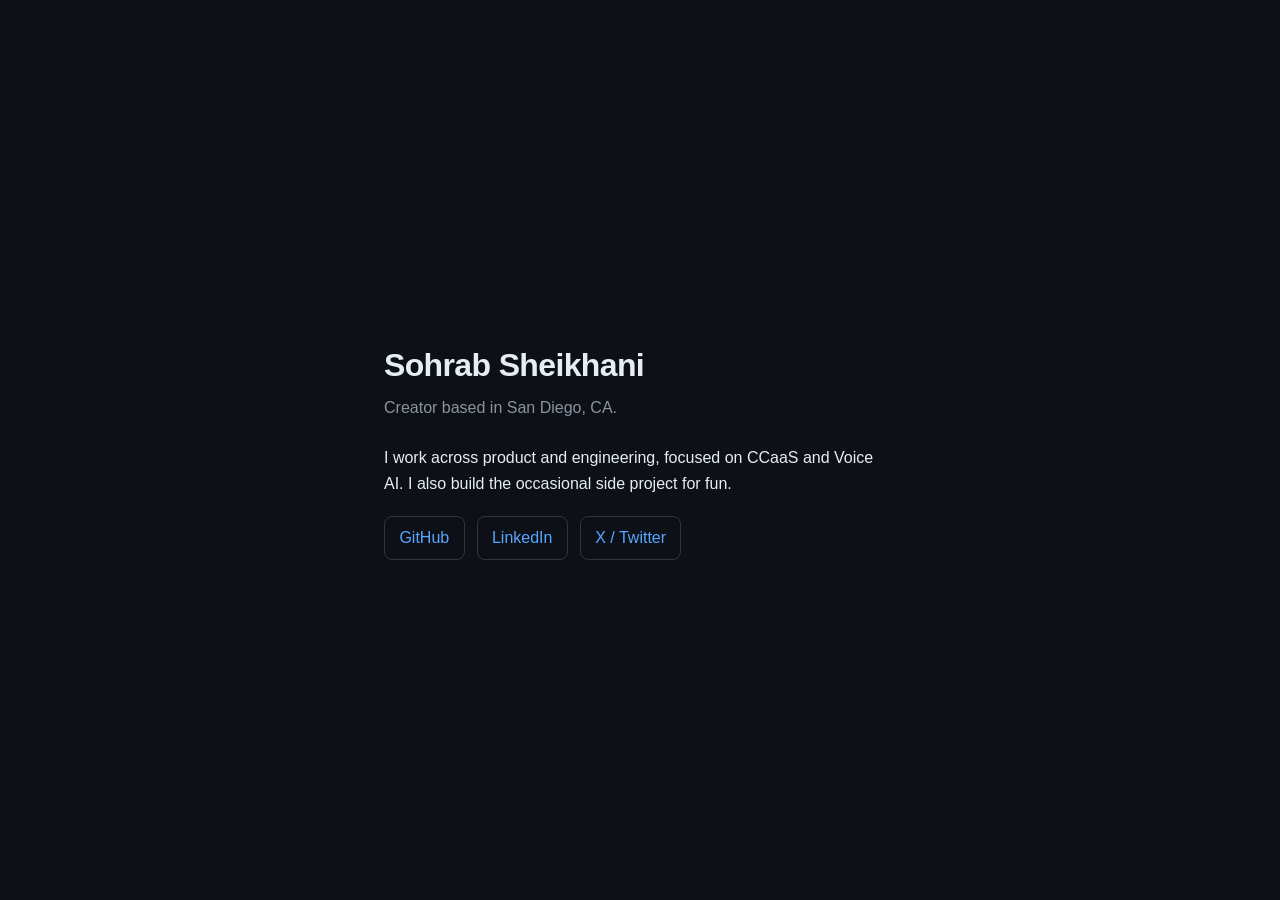
==== index.html @ 48669925 "Add personal site" ====
<!DOCTYPE html>
<html lang="en">
<head>
  <meta charset="utf-8">
  <meta name="viewport" content="width=device-width, initial-scale=1">
  <title>Sohrab Sheikhani</title>
  <meta name="description" content="Sohrab Sheikhani — creator based in San Diego, focused on CCaaS and Voice AI.">
  <link rel="canonical" href="https://sohrabz.github.io/">
  <style>
    :root { color-scheme: light dark; }
    * { box-sizing: border-box; }
    body {
      margin: 0; min-height: 100vh; display: grid; place-items: center;
      font: 16px/1.6 -apple-system, BlinkMacSystemFont, "Segoe UI", Roboto, Helvetica, Arial, sans-serif;
      background: #0d1117; color: #e6edf3; padding: 2rem;
    }
    main { max-width: 32rem; }
    h1 { font-size: 2rem; margin: 0 0 .25rem; letter-spacing: -0.02em; }
    .tag { color: #8b949e; margin: 0 0 1.5rem; }
    p { margin: 0 0 1.25rem; }
    ul { list-style: none; padding: 0; margin: 0; display: flex; flex-wrap: wrap; gap: .75rem; }
    a { color: #58a6ff; text-decoration: none; border: 1px solid #30363d; border-radius: 8px;
        padding: .5rem .9rem; display: inline-block; transition: border-color .15s, background .15s; }
    a:hover { border-color: #58a6ff; background: rgba(88,166,255,.08); }
  </style>
</head>
<body>
  <main>
    <h1>Sohrab Sheikhani</h1>
    <p class="tag">Creator based in San Diego, CA.</p>
    <p>I work across product and engineering, focused on CCaaS and Voice AI. I also build the occasional side project for fun.</p>
    <ul>
      <li><a href="https://github.com/SohrabZ" rel="me">GitHub</a></li>
      <li><a href="https://www.linkedin.com/in/sohrabz/" rel="me">LinkedIn</a></li>
      <li><a href="https://twitter.com/_sohrabz_" rel="me">X / Twitter</a></li>
    </ul>
  </main>
</body>
</html>
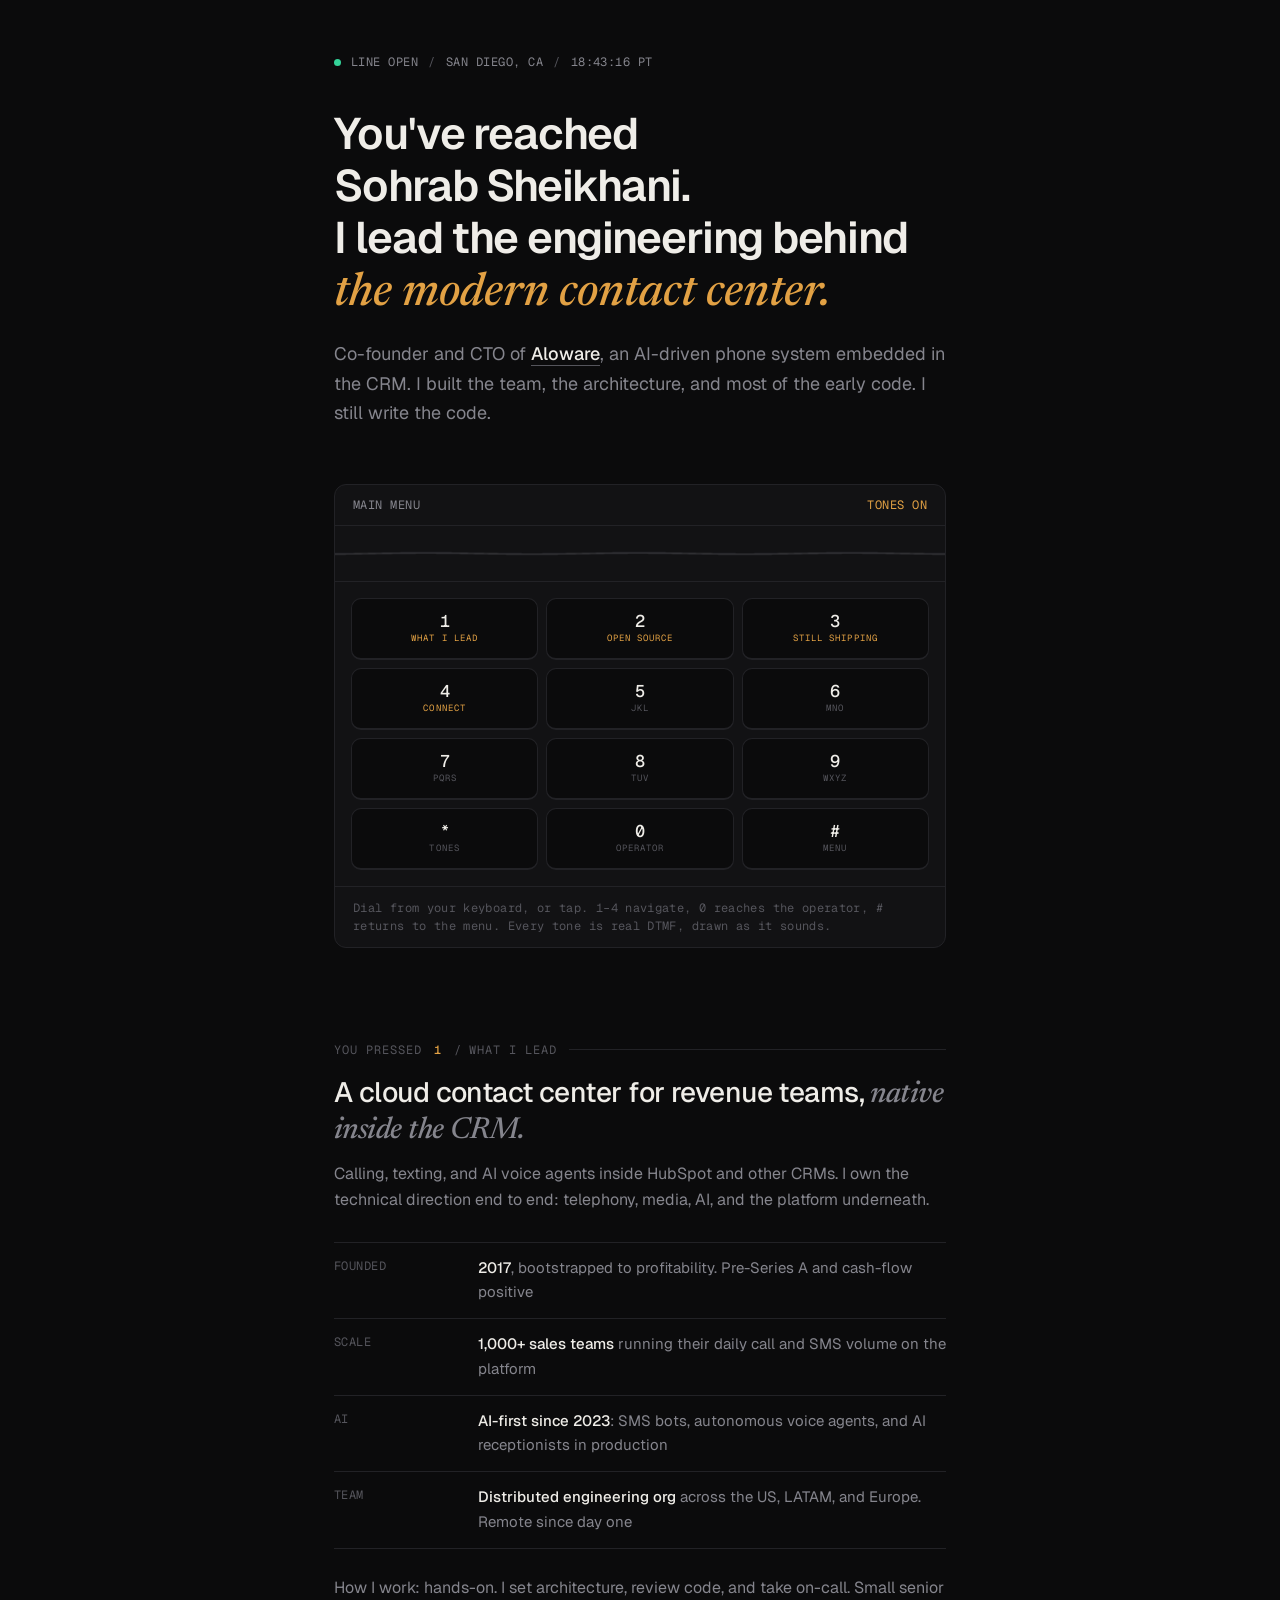
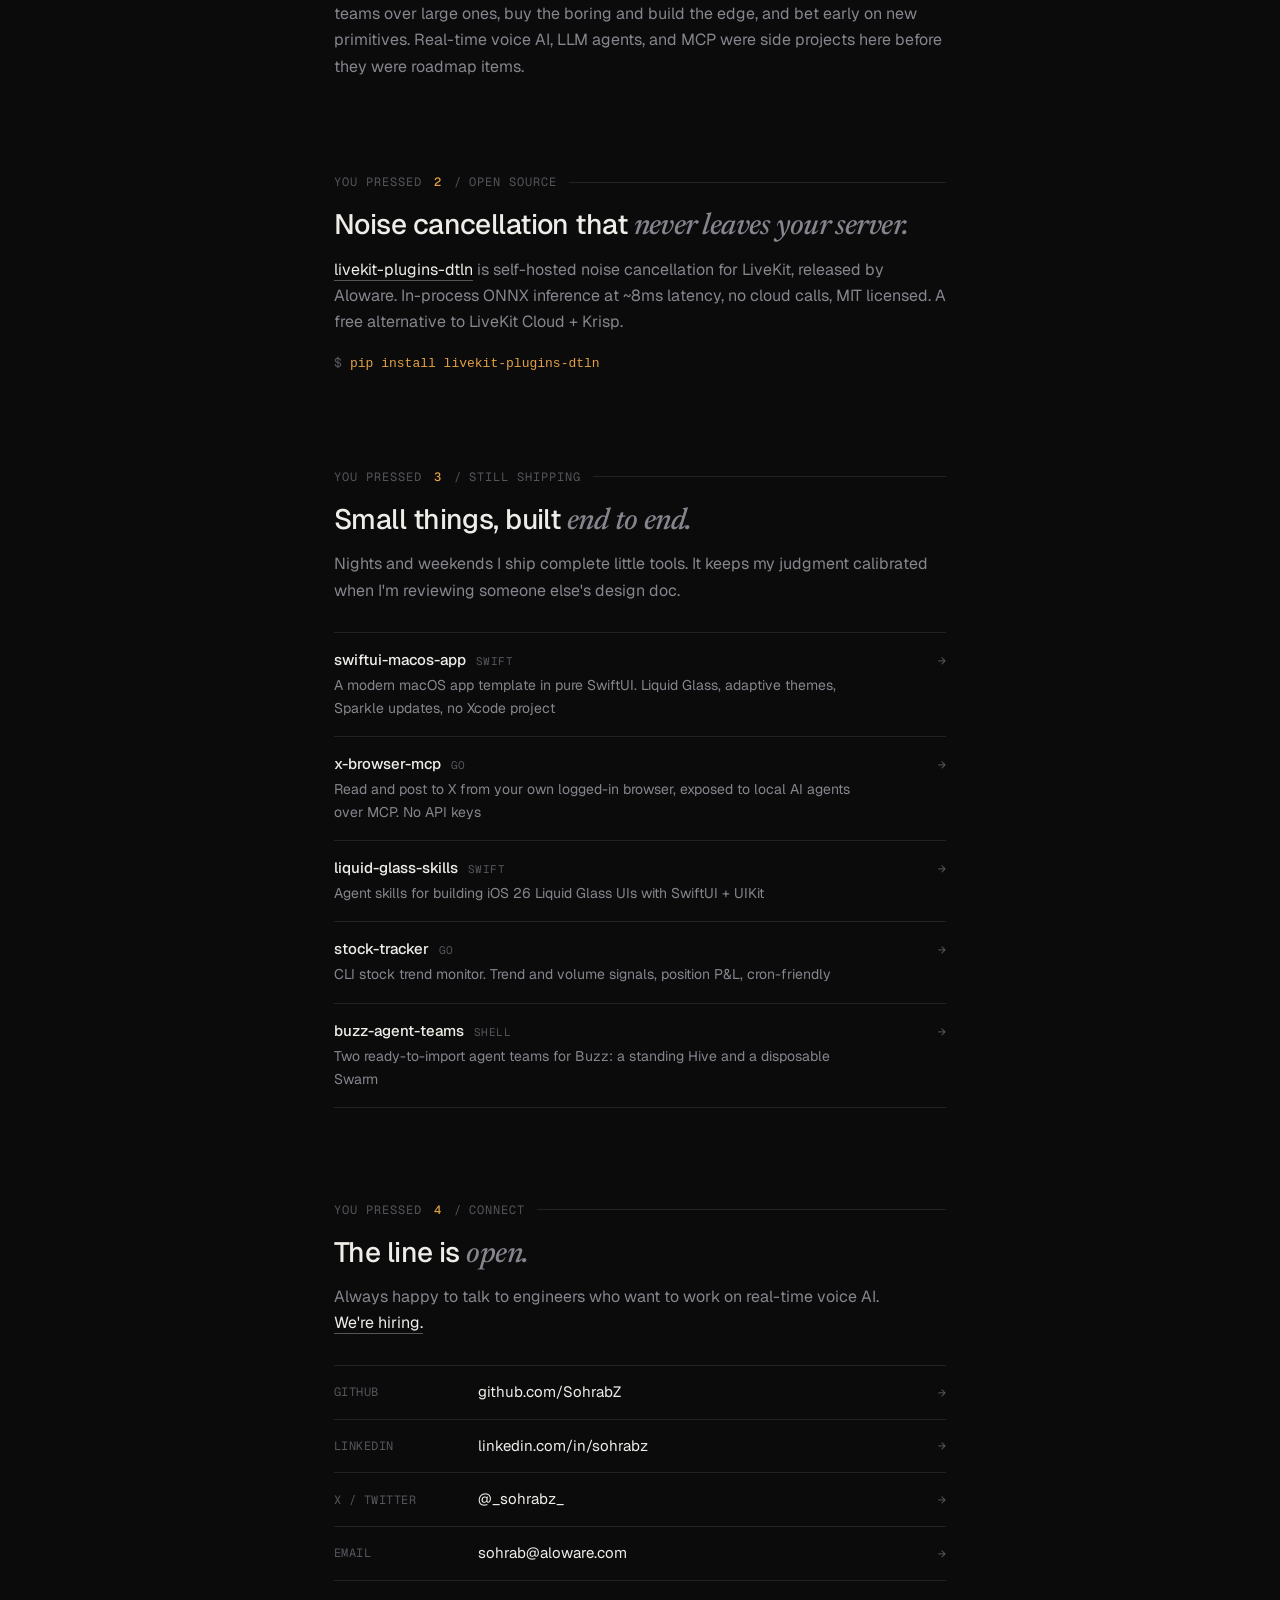
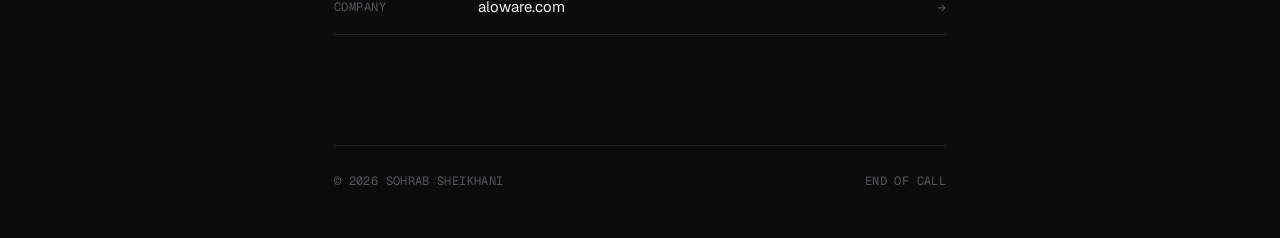
==== commit abca39f1: "Redesign landing page as an interactive phone call The page is now a call you have "reached": live s" ====
--- a/index.html
+++ b/index.html
@@ -4,36 +4,521 @@
   <meta charset="utf-8">
   <meta name="viewport" content="width=device-width, initial-scale=1">
   <title>Sohrab Sheikhani</title>
-  <meta name="description" content="Sohrab Sheikhani — creator based in San Diego, focused on CCaaS and Voice AI.">
+  <meta name="description" content="Sohrab Sheikhani, Co-Founder and CTO of Aloware. Leading the engineering behind the modern contact center: calling, texting, and AI agents inside the CRM.">
   <link rel="canonical" href="https://sohrabz.github.io/">
+  <link rel="preconnect" href="https://fonts.googleapis.com">
+  <link rel="preconnect" href="https://fonts.gstatic.com" crossorigin>
+  <link href="https://fonts.googleapis.com/css2?family=Geist:wght@400;500;600&family=Geist+Mono:wght@400;500&family=Newsreader:ital,opsz,wght@1,6..72,400;1,6..72,500&display=swap" rel="stylesheet">
   <style>
-    :root { color-scheme: light dark; }
-    * { box-sizing: border-box; }
+    :root {
+      --bg: #0b0b0c;
+      --surface: #121214;
+      --line: #222226;
+      --ink: #efede8;
+      --dim: #85858d;
+      --faint: #55555c;
+      --amber: #e2a144;
+      --green: #34d399;
+      --sans: "Geist", -apple-system, BlinkMacSystemFont, "Segoe UI", sans-serif;
+      --mono: "Geist Mono", ui-monospace, SFMono-Regular, Menlo, monospace;
+      --serif: "Newsreader", Georgia, serif;
+      --ease: cubic-bezier(0.19, 1, 0.22, 1);
+    }
+    * { box-sizing: border-box; margin: 0; padding: 0; }
+    html { scroll-behavior: smooth; }
     body {
-      margin: 0; min-height: 100vh; display: grid; place-items: center;
-      font: 16px/1.6 -apple-system, BlinkMacSystemFont, "Segoe UI", Roboto, Helvetica, Arial, sans-serif;
-      background: #0d1117; color: #e6edf3; padding: 2rem;
-    }
-    main { max-width: 32rem; }
-    h1 { font-size: 2rem; margin: 0 0 .25rem; letter-spacing: -0.02em; }
-    .tag { color: #8b949e; margin: 0 0 1.5rem; }
-    p { margin: 0 0 1.25rem; }
-    ul { list-style: none; padding: 0; margin: 0; display: flex; flex-wrap: wrap; gap: .75rem; }
-    a { color: #58a6ff; text-decoration: none; border: 1px solid #30363d; border-radius: 8px;
-        padding: .5rem .9rem; display: inline-block; transition: border-color .15s, background .15s; }
-    a:hover { border-color: #58a6ff; background: rgba(88,166,255,.08); }
+      background: var(--bg);
+      color: var(--ink);
+      font: 400 16px/1.65 var(--sans);
+      -webkit-font-smoothing: antialiased;
+      text-rendering: optimizeLegibility;
+    }
+    ::selection { background: rgba(226, 161, 68, .25); }
+
+    .col { max-width: 660px; margin: 0 auto; padding: 0 24px; }
+
+    a { color: inherit; }
+    :focus-visible { outline: 2px solid var(--amber); outline-offset: 3px; border-radius: 2px; }
+
+    /* ---------- load orchestration ---------- */
+    .in {
+      opacity: 0;
+      transform: translateY(10px);
+      filter: blur(5px);
+      animation: enter .9s var(--ease) forwards;
+      animation-delay: calc(var(--i, 0) * 90ms);
+    }
+    @keyframes enter {
+      to { opacity: 1; transform: none; filter: none; }
+    }
+
+    /* scroll reveals */
+    .rv { opacity: 0; transform: translateY(14px); transition: opacity .8s var(--ease), transform .8s var(--ease); }
+    .rv.on { opacity: 1; transform: none; }
+
+    /* ---------- header / status line ---------- */
+    header { padding: 56px 0 0; }
+    .status {
+      display: flex; align-items: center; gap: 10px;
+      font: 400 12px/1 var(--mono);
+      color: var(--dim);
+      letter-spacing: .04em;
+    }
+    .dot {
+      width: 7px; height: 7px; border-radius: 50%;
+      background: var(--green);
+      box-shadow: 0 0 0 0 rgba(52, 211, 153, .5);
+      animation: pulse 2.6s ease-out infinite;
+    }
+    @keyframes pulse {
+      0% { box-shadow: 0 0 0 0 rgba(52, 211, 153, .45); }
+      70% { box-shadow: 0 0 0 8px rgba(52, 211, 153, 0); }
+      100% { box-shadow: 0 0 0 0 rgba(52, 211, 153, 0); }
+    }
+    .status .sep { color: var(--faint); }
+
+    h1 {
+      margin-top: 40px;
+      font: 600 clamp(30px, 6vw, 44px)/1.18 var(--sans);
+      letter-spacing: -0.025em;
+      text-wrap: balance;
+    }
+    h1 em {
+      font: italic 500 1.05em/1 var(--serif);
+      color: var(--amber);
+      letter-spacing: 0;
+      padding-right: .04em;
+    }
+    .lede {
+      margin-top: 22px;
+      color: var(--dim);
+      font-size: 18px;
+      max-width: 56ch;
+      text-wrap: pretty;
+    }
+    .lede strong { color: var(--ink); font-weight: 500; }
+
+    /* ---------- IVR ---------- */
+    .ivr {
+      margin-top: 56px;
+      border: 1px solid var(--line);
+      border-radius: 12px;
+      background: var(--surface);
+      overflow: hidden;
+    }
+    .ivr-head {
+      display: flex; align-items: center; justify-content: space-between;
+      padding: 14px 18px;
+      border-bottom: 1px solid var(--line);
+      font: 400 12px/1 var(--mono);
+      color: var(--dim);
+      letter-spacing: .04em;
+    }
+    .ivr-head button {
+      all: unset;
+      cursor: pointer;
+      font: inherit;
+      color: var(--faint);
+      transition: color .25s var(--ease);
+    }
+    .ivr-head button:hover { color: var(--ink); }
+    .ivr-head button[aria-pressed="true"] { color: var(--amber); }
+
+    #scope { display: block; width: 100%; height: 56px; border-bottom: 1px solid var(--line); }
+
+    .pad {
+      display: grid;
+      grid-template-columns: repeat(3, 1fr);
+      gap: 8px;
+      padding: 16px;
+    }
+    .pk {
+      all: unset;
+      box-sizing: border-box;
+      display: flex; flex-direction: column; align-items: center; justify-content: center; gap: 4px;
+      min-height: 62px;
+      border: 1px solid var(--line);
+      border-bottom-width: 2px;
+      border-radius: 10px;
+      background: var(--bg);
+      cursor: pointer;
+      text-decoration: none;
+      transition: transform .12s ease, border-color .3s var(--ease), background .3s var(--ease);
+    }
+    .pk:hover { border-color: var(--faint); background: rgba(255, 255, 255, .02); }
+    .pk:focus-visible { outline: 2px solid var(--amber); outline-offset: 2px; }
+    .pk.pressed { transform: translateY(1px); border-bottom-width: 1px; border-color: var(--amber); }
+    .pk .d { font: 500 17px/1 var(--mono); color: var(--ink); }
+    .pk .l { font: 400 9px/1 var(--mono); letter-spacing: .12em; color: var(--faint); text-transform: uppercase; }
+    .pk[data-nav] .l { color: var(--amber); }
+    .pk.pressed .d { color: var(--amber); }
+    .hint {
+      padding: 12px 18px;
+      border-top: 1px solid var(--line);
+      font: 400 12px/1.5 var(--mono);
+      color: var(--faint);
+      letter-spacing: .03em;
+    }
+    @media (hover: none) { .hint .kb { display: none; } }
+
+    /* ---------- sections ---------- */
+    section { padding-top: 96px; }
+    .eyebrow {
+      display: flex; align-items: baseline; gap: 12px;
+      font: 400 12px/1 var(--mono);
+      color: var(--faint);
+      letter-spacing: .08em;
+      text-transform: uppercase;
+    }
+    .eyebrow::after { content: ""; flex: 1; height: 1px; background: var(--line); align-self: center; }
+    .eyebrow b { color: var(--amber); font-weight: 500; }
+    h2 {
+      margin-top: 18px;
+      font: 500 28px/1.3 var(--sans);
+      letter-spacing: -0.02em;
+    }
+    h2 em { font: italic 500 1.08em/1 var(--serif); color: var(--dim); }
+    .body { margin-top: 14px; color: var(--dim); text-wrap: pretty; }
+    .body a { color: var(--ink); text-decoration: none; border-bottom: 1px solid var(--faint); transition: border-color .25s var(--ease); }
+    .body a:hover { border-color: var(--amber); }
+
+    .facts { margin-top: 28px; list-style: none; }
+    .facts li {
+      display: flex; gap: 14px;
+      padding: 13px 0;
+      border-top: 1px solid var(--line);
+      font-size: 15px;
+      color: var(--dim);
+    }
+    .facts li:last-child { border-bottom: 1px solid var(--line); }
+    .facts .k { flex: none; width: 130px; font: 400 12px/1.8 var(--mono); color: var(--faint); letter-spacing: .04em; }
+    .facts .v strong { color: var(--ink); font-weight: 500; }
+
+    /* project rows */
+    .projects { margin-top: 28px; list-style: none; }
+    .projects li { border-top: 1px solid var(--line); }
+    .projects li:last-child { border-bottom: 1px solid var(--line); }
+    .projects a {
+      display: block;
+      padding: 16px 0;
+      text-decoration: none;
+    }
+    .projects .name, .projects .desc { transition: transform .35s var(--ease); }
+    .projects a:hover .name, .projects a:hover .desc { transform: translateX(10px); }
+    .projects .name {
+      display: flex; align-items: baseline; gap: 10px;
+      font: 500 15px/1.4 var(--sans);
+    }
+    .projects .name .lang { font: 400 11px/1 var(--mono); color: var(--faint); letter-spacing: .04em; }
+    .projects .name .arr { margin-left: auto; color: var(--faint); font: 400 13px/1 var(--mono); transition: transform .35s var(--ease), color .35s var(--ease); }
+    .projects a:hover .arr { transform: translateX(4px); color: var(--amber); }
+    .projects .desc { display: block; margin-top: 4px; color: var(--dim); font-size: 14px; max-width: 58ch; }
+
+    .oss-note { margin-top: 16px; font: 400 13px/1.7 var(--mono); color: var(--faint); }
+    .oss-note code { color: var(--amber); }
+
+    /* connect */
+    .links { margin-top: 28px; list-style: none; }
+    .links li { border-top: 1px solid var(--line); }
+    .links li:last-child { border-bottom: 1px solid var(--line); }
+    .links a {
+      display: flex; align-items: center; gap: 14px;
+      padding: 14px 0;
+      text-decoration: none;
+      font-size: 15px;
+    }
+    .links .k, .links .v { transition: transform .35s var(--ease); }
+    .links a:hover .k, .links a:hover .v { transform: translateX(10px); }
+    .links .k { flex: none; width: 130px; font: 400 12px/1 var(--mono); color: var(--faint); letter-spacing: .04em; }
+    .links .v { color: var(--ink); }
+    .links .arr { margin-left: auto; color: var(--faint); font: 400 13px/1 var(--mono); transition: transform .35s var(--ease), color .35s var(--ease); }
+    .links a:hover .arr { transform: translateX(4px); color: var(--amber); }
+
+    footer {
+      margin-top: 110px;
+      padding: 26px 0 48px;
+      border-top: 1px solid var(--line);
+      display: flex; justify-content: space-between; gap: 16px;
+      font: 400 12px/1.6 var(--mono);
+      color: var(--faint);
+      letter-spacing: .03em;
+    }
+
+    @media (prefers-reduced-motion: reduce) {
+      html { scroll-behavior: auto; }
+      .in { animation: none; opacity: 1; transform: none; filter: none; }
+      .rv { opacity: 1; transform: none; transition: none; }
+      .dot { animation: none; }
+      * { transition-duration: .01ms !important; }
+    }
   </style>
 </head>
 <body>
-  <main>
-    <h1>Sohrab Sheikhani</h1>
-    <p class="tag">Creator based in San Diego, CA.</p>
-    <p>I work across product and engineering, focused on CCaaS and Voice AI. I also build the occasional side project for fun.</p>
-    <ul>
-      <li><a href="https://github.com/SohrabZ" rel="me">GitHub</a></li>
-      <li><a href="https://www.linkedin.com/in/sohrabz/" rel="me">LinkedIn</a></li>
-      <li><a href="https://twitter.com/_sohrabz_" rel="me">X / Twitter</a></li>
-    </ul>
-  </main>
+
+  <div class="col">
+    <header>
+      <div class="status in" style="--i:0">
+        <span class="dot" aria-hidden="true"></span>
+        <span>LINE OPEN</span>
+        <span class="sep">/</span>
+        <span>SAN DIEGO, CA</span>
+        <span class="sep">/</span>
+        <span id="clock" aria-hidden="true"></span>
+      </div>
+
+      <h1 class="in" style="--i:1">You've reached Sohrab Sheikhani.<br>I lead the engineering behind <em>the modern contact center.</em></h1>
+
+      <p class="lede in" style="--i:2">
+        Co-founder and CTO of <strong><a href="https://aloware.com" style="color:inherit;text-decoration:none;border-bottom:1px solid var(--faint)">Aloware</a></strong>,
+        an AI-driven phone system embedded in the CRM. I built the team, the architecture,
+        and most of the early code. I still write the code.
+      </p>
+
+      <nav class="ivr in" style="--i:3" aria-label="Site menu">
+        <div class="ivr-head">
+          <span>MAIN MENU</span>
+          <button id="mute" aria-pressed="true" aria-label="Toggle key tones">TONES ON</button>
+        </div>
+        <canvas id="scope" width="1320" height="112" aria-hidden="true"></canvas>
+        <div class="pad">
+          <a class="pk" href="#lead" data-digit="1" data-nav><span class="d">1</span><span class="l">What I lead</span></a>
+          <a class="pk" href="#oss" data-digit="2" data-nav><span class="d">2</span><span class="l">Open source</span></a>
+          <a class="pk" href="#shipping" data-digit="3" data-nav><span class="d">3</span><span class="l">Still shipping</span></a>
+          <a class="pk" href="#connect" data-digit="4" data-nav><span class="d">4</span><span class="l">Connect</span></a>
+          <button class="pk" data-digit="5"><span class="d">5</span><span class="l">JKL</span></button>
+          <button class="pk" data-digit="6"><span class="d">6</span><span class="l">MNO</span></button>
+          <button class="pk" data-digit="7"><span class="d">7</span><span class="l">PQRS</span></button>
+          <button class="pk" data-digit="8"><span class="d">8</span><span class="l">TUV</span></button>
+          <button class="pk" data-digit="9"><span class="d">9</span><span class="l">WXYZ</span></button>
+          <button class="pk" data-digit="*"><span class="d">*</span><span class="l">Tones</span></button>
+          <a class="pk" href="mailto:sohrab@aloware.com" data-digit="0"><span class="d">0</span><span class="l">Operator</span></a>
+          <button class="pk" data-digit="#"><span class="d">#</span><span class="l">Menu</span></button>
+        </div>
+        <div class="hint"><span class="kb">Dial from your keyboard, or tap. </span>1&ndash;4 navigate, 0 reaches the operator, # returns to the menu. Every tone is real DTMF, drawn as it sounds.</div>
+      </nav>
+    </header>
+
+    <main>
+      <section id="lead" class="rv">
+        <div class="eyebrow"><span>YOU PRESSED</span><b>1</b><span>/ WHAT I LEAD</span></div>
+        <h2>A cloud contact center for revenue teams, <em>native inside the CRM.</em></h2>
+        <p class="body">
+          Calling, texting, and AI voice agents inside HubSpot and other CRMs.
+          I own the technical direction end to end: telephony, media, AI, and the platform underneath.
+        </p>
+        <ul class="facts">
+          <li><span class="k">FOUNDED</span><span class="v"><strong>2017</strong>, bootstrapped to profitability. Pre-Series A and cash-flow positive</span></li>
+          <li><span class="k">SCALE</span><span class="v"><strong>1,000+ sales teams</strong> running their daily call and SMS volume on the platform</span></li>
+          <li><span class="k">AI</span><span class="v"><strong>AI-first since 2023</strong>: SMS bots, autonomous voice agents, and AI receptionists in production</span></li>
+          <li><span class="k">TEAM</span><span class="v"><strong>Distributed engineering org</strong> across the US, LATAM, and Europe. Remote since day one</span></li>
+        </ul>
+        <p class="body" style="margin-top:26px">
+          How I work: hands-on. I set architecture, review code, and take on-call.
+          Small senior teams over large ones, buy the boring and build the edge,
+          and bet early on new primitives. Real-time voice AI, LLM agents, and MCP
+          were side projects here before they were roadmap items.
+        </p>
+      </section>
+
+      <section id="oss" class="rv">
+        <div class="eyebrow"><span>YOU PRESSED</span><b>2</b><span>/ OPEN SOURCE</span></div>
+        <h2>Noise cancellation that <em>never leaves your server.</em></h2>
+        <p class="body">
+          <a href="https://github.com/aloware/livekit-plugins-dtln">livekit-plugins-dtln</a> is self-hosted
+          noise cancellation for LiveKit, released by Aloware. In-process ONNX inference at ~8ms latency,
+          no cloud calls, MIT licensed. A free alternative to LiveKit Cloud + Krisp.
+        </p>
+        <p class="oss-note">$ <code>pip install livekit-plugins-dtln</code></p>
+      </section>
+
+      <section id="shipping" class="rv">
+        <div class="eyebrow"><span>YOU PRESSED</span><b>3</b><span>/ STILL SHIPPING</span></div>
+        <h2>Small things, built <em>end to end.</em></h2>
+        <p class="body">
+          Nights and weekends I ship complete little tools. It keeps my judgment calibrated
+          when I'm reviewing someone else's design doc.
+        </p>
+        <ul class="projects">
+          <li><a href="https://github.com/SohrabZ/swiftui-macos-app">
+            <span class="name">swiftui-macos-app <span class="lang">SWIFT</span><span class="arr">&rarr;</span></span>
+            <span class="desc">A modern macOS app template in pure SwiftUI. Liquid Glass, adaptive themes, Sparkle updates, no Xcode project</span>
+          </a></li>
+          <li><a href="https://github.com/SohrabZ/x-browser-mcp">
+            <span class="name">x-browser-mcp <span class="lang">GO</span><span class="arr">&rarr;</span></span>
+            <span class="desc">Read and post to X from your own logged-in browser, exposed to local AI agents over MCP. No API keys</span>
+          </a></li>
+          <li><a href="https://github.com/SohrabZ/liquid-glass-skills">
+            <span class="name">liquid-glass-skills <span class="lang">SWIFT</span><span class="arr">&rarr;</span></span>
+            <span class="desc">Agent skills for building iOS 26 Liquid Glass UIs with SwiftUI + UIKit</span>
+          </a></li>
+          <li><a href="https://github.com/SohrabZ/stock-tracker">
+            <span class="name">stock-tracker <span class="lang">GO</span><span class="arr">&rarr;</span></span>
+            <span class="desc">CLI stock trend monitor. Trend and volume signals, position P&amp;L, cron-friendly</span>
+          </a></li>
+          <li><a href="https://github.com/SohrabZ/buzz-agent-teams">
+            <span class="name">buzz-agent-teams <span class="lang">SHELL</span><span class="arr">&rarr;</span></span>
+            <span class="desc">Two ready-to-import agent teams for Buzz: a standing Hive and a disposable Swarm</span>
+          </a></li>
+        </ul>
+      </section>
+
+      <section id="connect" class="rv">
+        <div class="eyebrow"><span>YOU PRESSED</span><b>4</b><span>/ CONNECT</span></div>
+        <h2>The line is <em>open.</em></h2>
+        <p class="body">
+          Always happy to talk to engineers who want to work on real-time voice AI.
+          <a href="https://aloware.com/careers">We're hiring.</a>
+        </p>
+        <ul class="links">
+          <li><a href="https://github.com/SohrabZ"><span class="k">GITHUB</span><span class="v">github.com/SohrabZ</span><span class="arr">&rarr;</span></a></li>
+          <li><a href="https://www.linkedin.com/in/sohrabz/"><span class="k">LINKEDIN</span><span class="v">linkedin.com/in/sohrabz</span><span class="arr">&rarr;</span></a></li>
+          <li><a href="https://twitter.com/_sohrabz_"><span class="k">X / TWITTER</span><span class="v">@_sohrabz_</span><span class="arr">&rarr;</span></a></li>
+          <li><a href="mailto:sohrab@aloware.com"><span class="k">EMAIL</span><span class="v">sohrab@aloware.com</span><span class="arr">&rarr;</span></a></li>
+          <li><a href="https://aloware.com"><span class="k">COMPANY</span><span class="v">aloware.com</span><span class="arr">&rarr;</span></a></li>
+        </ul>
+      </section>
+    </main>
+
+    <footer>
+      <span>&copy; <span id="yr"></span> SOHRAB SHEIKHANI</span>
+      <span>END OF CALL</span>
+    </footer>
+  </div>
+
+  <script>
+    // ---------- clock ----------
+    const clock = document.getElementById('clock');
+    const tick = () => {
+      clock.textContent = new Date().toLocaleTimeString('en-US', {
+        timeZone: 'America/Los_Angeles', hour12: false, hour: '2-digit', minute: '2-digit', second: '2-digit'
+      }) + ' PT';
+    };
+    tick(); setInterval(tick, 1000);
+    document.getElementById('yr').textContent = new Date().getFullYear();
+
+    // ---------- scroll reveals ----------
+    const reduced = matchMedia('(prefers-reduced-motion: reduce)').matches;
+    const io = new IntersectionObserver(es => es.forEach(e => {
+      if (e.isIntersecting) { e.target.classList.add('on'); io.unobserve(e.target); }
+    }), { rootMargin: '0px 0px -8% 0px' });
+    document.querySelectorAll('.rv').forEach(el => io.observe(el));
+
+    // ---------- DTMF + oscilloscope ----------
+    // Real DTMF pairs: row tone + column tone (Hz)
+    const DTMF = {
+      '1': [697, 1209], '2': [697, 1336], '3': [697, 1477],
+      '4': [770, 1209], '5': [770, 1336], '6': [770, 1477],
+      '7': [852, 1209], '8': [852, 1336], '9': [852, 1477],
+      '*': [941, 1209], '0': [941, 1336], '#': [941, 1477]
+    };
+    let ctx = null, muted = false;
+    let vis = { active: false, f1: 0, f2: 0, start: 0 };
+
+    const muteBtn = document.getElementById('mute');
+    muteBtn.addEventListener('click', () => setTones(muted));
+
+    function playTone(d) {
+      const [f1, f2] = DTMF[d];
+      vis = { active: true, f1, f2, start: performance.now() };
+      if (reduced) requestAnimationFrame(draw); // loop is parked when motion is reduced
+      if (muted) return;
+      try {
+        ctx = ctx || new (window.AudioContext || window.webkitAudioContext)();
+        if (ctx.state === 'suspended') ctx.resume();
+        const g = ctx.createGain();
+        g.gain.setValueAtTime(0.0001, ctx.currentTime);
+        g.gain.exponentialRampToValueAtTime(0.06, ctx.currentTime + 0.01);
+        g.gain.exponentialRampToValueAtTime(0.0001, ctx.currentTime + 0.22);
+        g.connect(ctx.destination);
+        [f1, f2].forEach(f => {
+          const o = ctx.createOscillator();
+          o.frequency.value = f; o.type = 'sine';
+          o.connect(g); o.start(); o.stop(ctx.currentTime + 0.24);
+        });
+      } catch (e) { /* audio unavailable; scope still draws */ }
+    }
+
+    // canvas oscilloscope: draws the summed sine pair, decaying after each press
+    const cv = document.getElementById('scope');
+    const cx = cv.getContext('2d');
+    const DPR = Math.min(devicePixelRatio || 1, 2);
+    function sizeCanvas() {
+      const w = cv.clientWidth;
+      cv.width = w * DPR; cv.height = 56 * DPR;
+    }
+    sizeCanvas(); addEventListener('resize', sizeCanvas);
+
+    function draw(now) {
+      const W = cv.width, H = cv.height, mid = H / 2;
+      cx.clearRect(0, 0, W, H);
+      cx.lineWidth = 1.4 * DPR;
+
+      let amp = 0, f1 = 0, f2 = 0;
+      if (vis.active) {
+        const t = (now - vis.start) / 1000;
+        if (t < 1.15) { amp = Math.exp(-t * 3.4); f1 = vis.f1; f2 = vis.f2; }
+        else vis.active = false;
+      }
+
+      cx.beginPath();
+      const idle = reduced ? 0 : 0.6 * DPR; // faint ambient ripple
+      for (let x = 0; x <= W; x += 2) {
+        const p = x / W;
+        let y = mid;
+        if (amp > 0) {
+          // sum of the two real DTMF sines, spatialized across the strip
+          y += (Math.sin(p * f1 * 0.055) + Math.sin(p * f2 * 0.055)) * amp * H * 0.20;
+        } else if (idle) {
+          y += Math.sin(p * 18 + now / 900) * idle;
+        }
+        x === 0 ? cx.moveTo(x, y) : cx.lineTo(x, y);
+      }
+      const glow = amp > 0 ? Math.min(1, amp + .15) : 0.35;
+      cx.strokeStyle = amp > 0
+        ? `rgba(226, 161, 68, ${glow})`
+        : 'rgba(133, 133, 141, 0.35)';
+      cx.stroke();
+      if (!reduced || vis.active) requestAnimationFrame(draw);
+    }
+    requestAnimationFrame(draw);
+
+    // ---------- dial: keys + taps, one path ----------
+    function setTones(on) {
+      muted = !on;
+      muteBtn.textContent = muted ? 'TONES OFF' : 'TONES ON';
+      muteBtn.setAttribute('aria-pressed', String(!muted));
+    }
+    function pressVisual(d) {
+      const k = document.querySelector(`.pk[data-digit="${CSS.escape(d)}"]`);
+      if (!k) return;
+      k.classList.add('pressed');
+      setTimeout(() => k.classList.remove('pressed'), 240);
+    }
+    function dial(d) {
+      playTone(d); pressVisual(d);
+      const k = document.querySelector(`.pk[data-digit="${CSS.escape(d)}"]`);
+      if (k && k.hasAttribute('data-nav')) {
+        const target = document.querySelector(k.getAttribute('href'));
+        setTimeout(() => target.scrollIntoView({ behavior: reduced ? 'auto' : 'smooth' }), 180);
+      } else if (d === '#') {
+        setTimeout(() => scrollTo({ top: 0, behavior: reduced ? 'auto' : 'smooth' }), 180);
+      } else if (d === '*') {
+        setTones(muted); // toggle
+      } else if (d === '0') {
+        setTimeout(() => { location.href = 'mailto:sohrab@aloware.com'; }, 240);
+      }
+    }
+    addEventListener('keydown', e => {
+      if (e.metaKey || e.ctrlKey || e.altKey) return;
+      const t = e.target;
+      if (t && (t.tagName === 'INPUT' || t.tagName === 'TEXTAREA' || t.tagName === 'BUTTON' || t.tagName === 'A')) {
+        if (e.key === 'Enter' || e.key === ' ') return; // let focused controls activate natively
+      }
+      if (DTMF[e.key]) dial(e.key);
+    });
+    document.querySelectorAll('.pk').forEach(k => {
+      k.addEventListener('click', e => { e.preventDefault(); dial(k.dataset.digit); });
+    });
+  </script>
 </body>
 </html>
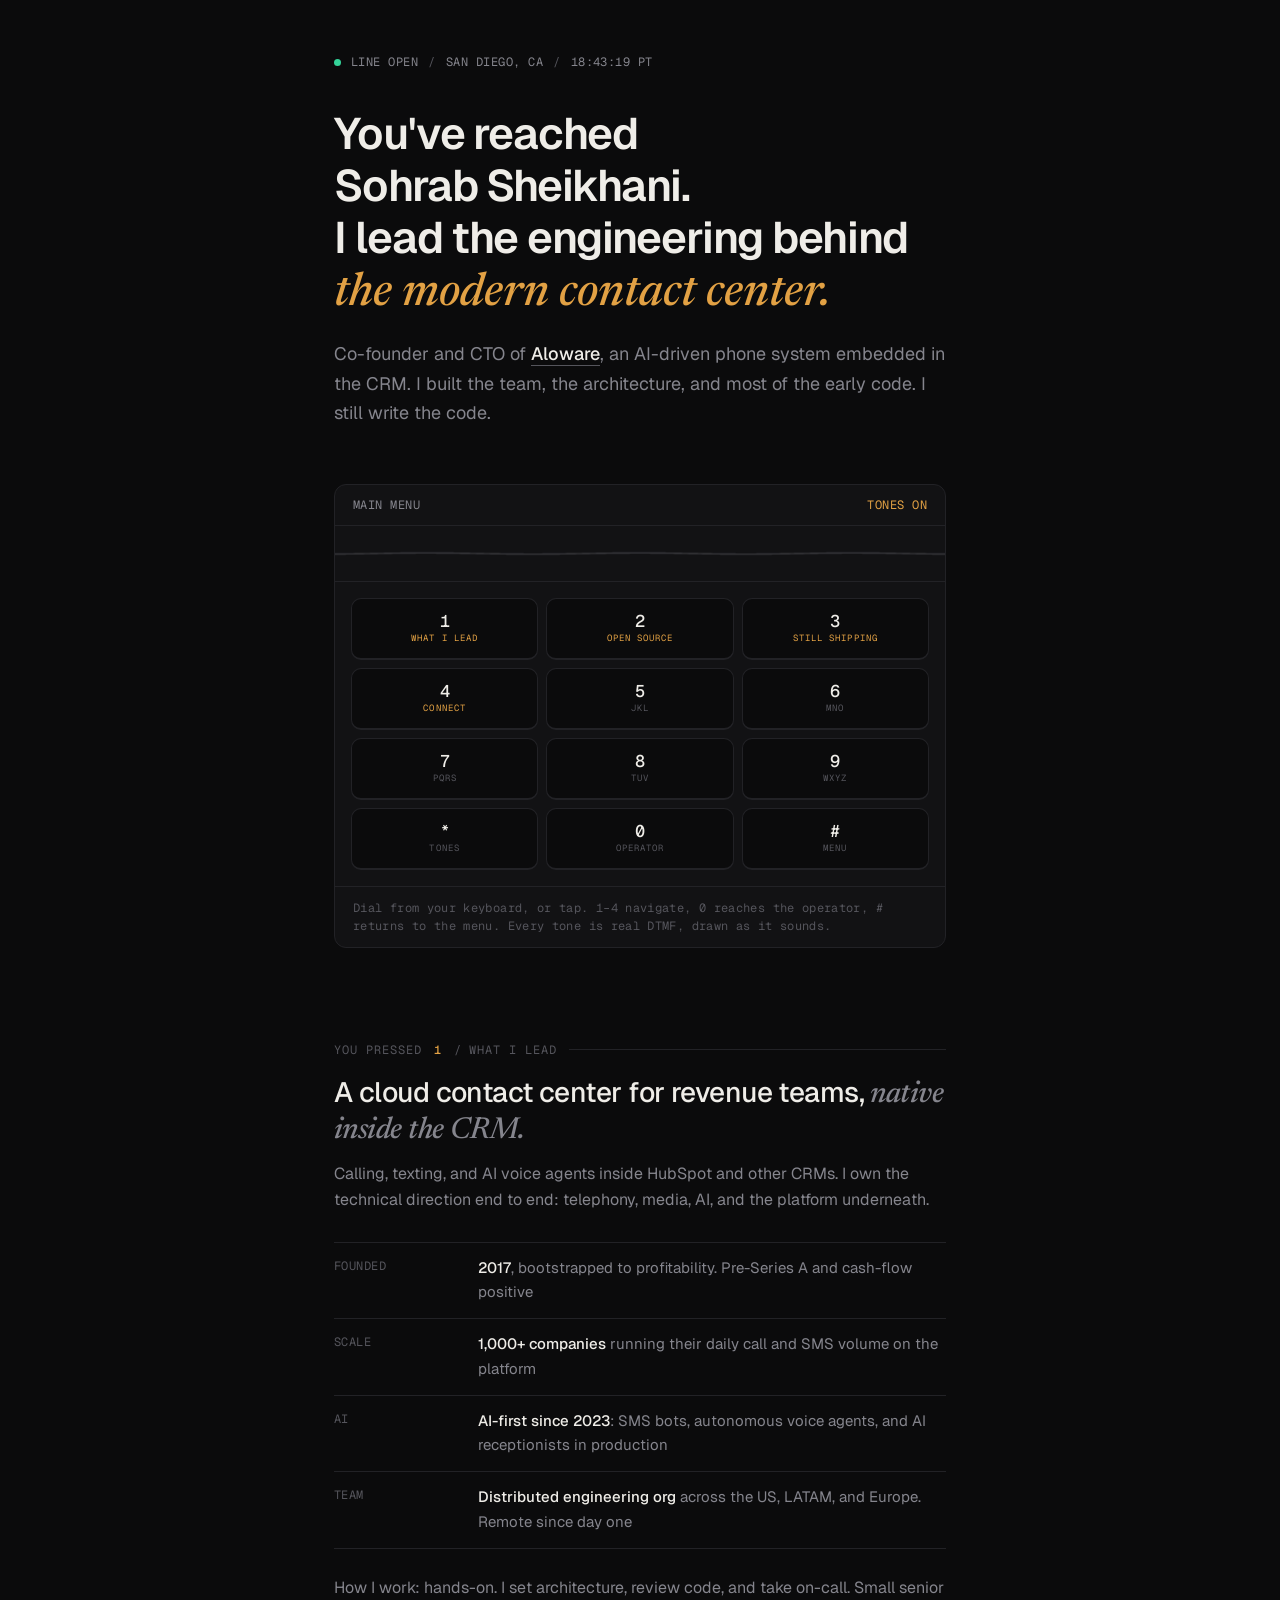
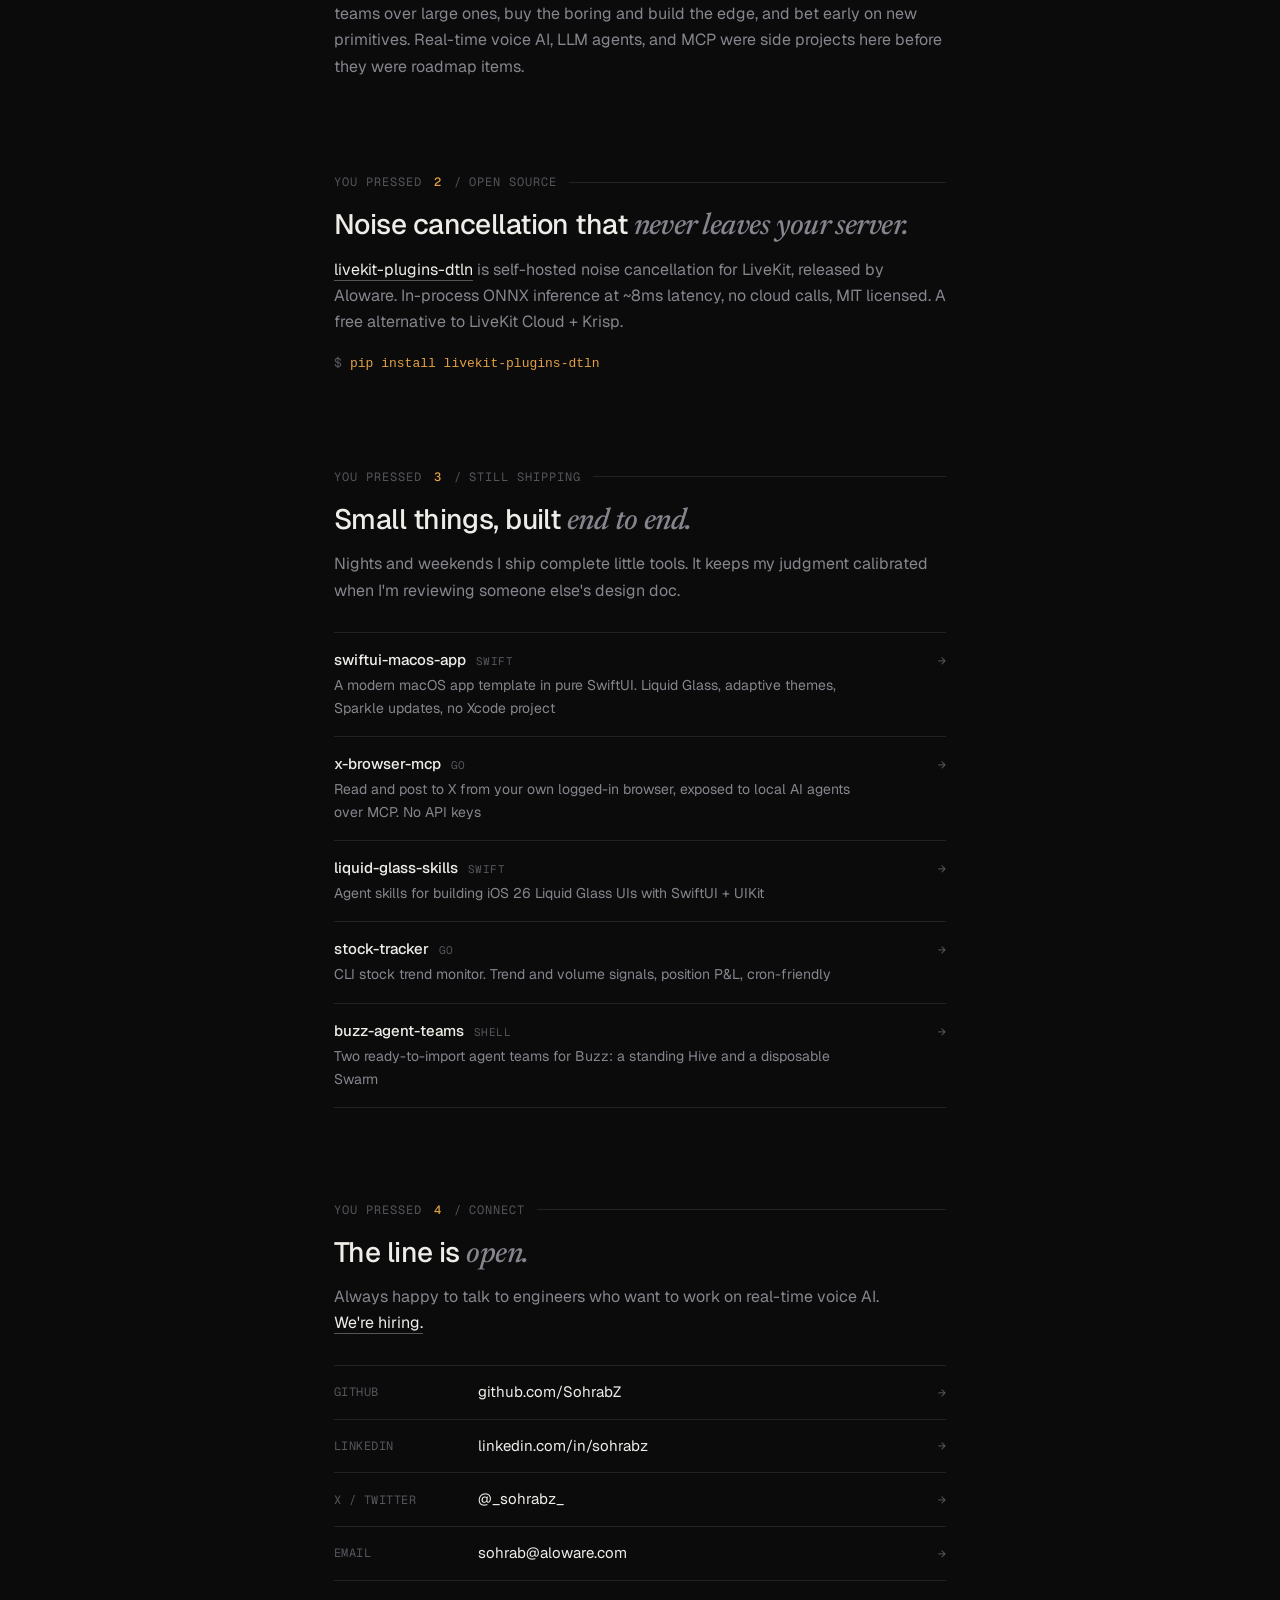
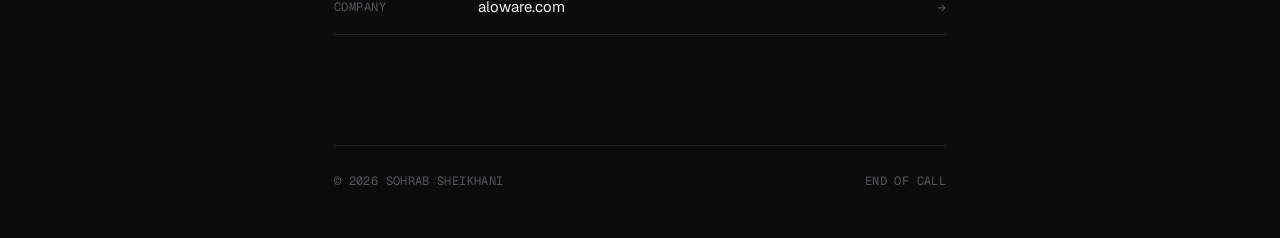
==== commit 0c4b3b13: "Correct scale metric: 1,000+ companies Co-Authored-By: Claude Opus 5 <noreply@anthropic.com>" ====
--- a/index.html
+++ b/index.html
@@ -308,7 +308,7 @@
         </p>
         <ul class="facts">
           <li><span class="k">FOUNDED</span><span class="v"><strong>2017</strong>, bootstrapped to profitability. Pre-Series A and cash-flow positive</span></li>
-          <li><span class="k">SCALE</span><span class="v"><strong>1,000+ sales teams</strong> running their daily call and SMS volume on the platform</span></li>
+          <li><span class="k">SCALE</span><span class="v"><strong>1,000+ companies</strong> running their daily call and SMS volume on the platform</span></li>
           <li><span class="k">AI</span><span class="v"><strong>AI-first since 2023</strong>: SMS bots, autonomous voice agents, and AI receptionists in production</span></li>
           <li><span class="k">TEAM</span><span class="v"><strong>Distributed engineering org</strong> across the US, LATAM, and Europe. Remote since day one</span></li>
         </ul>
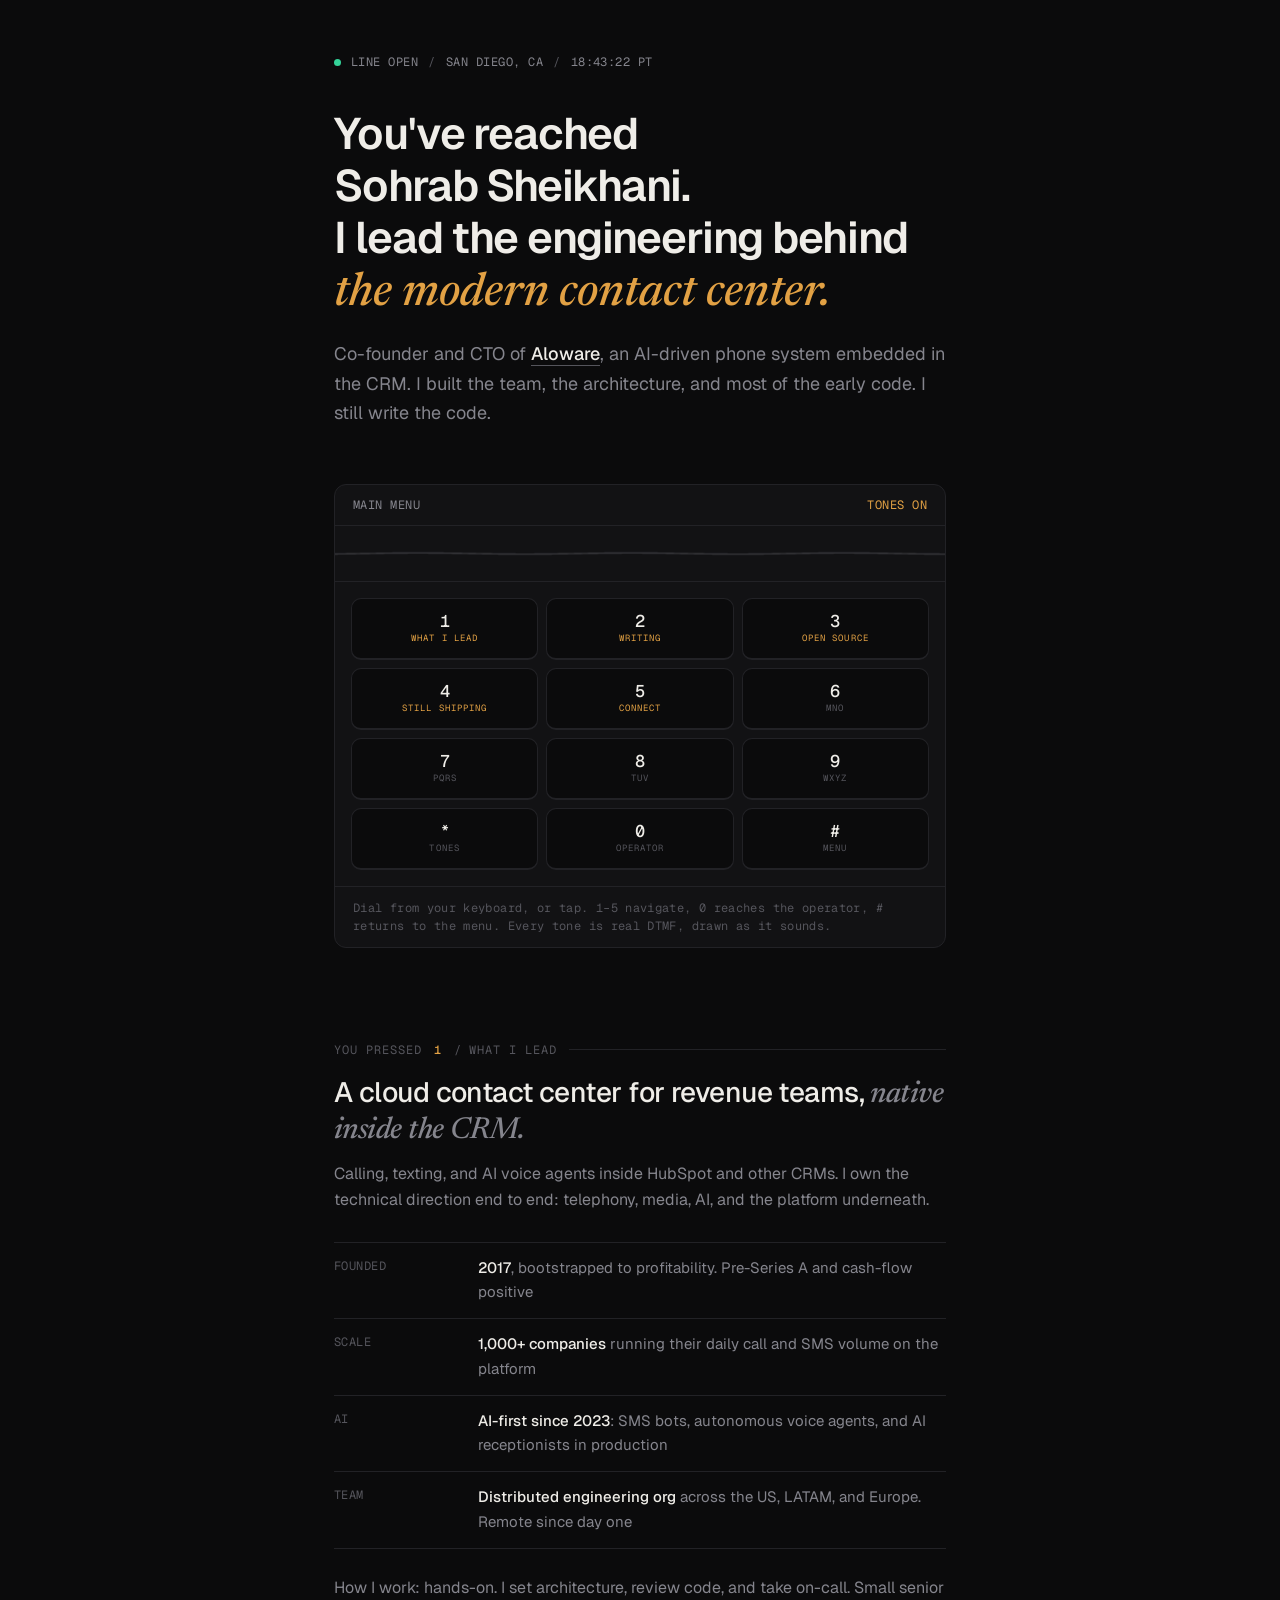
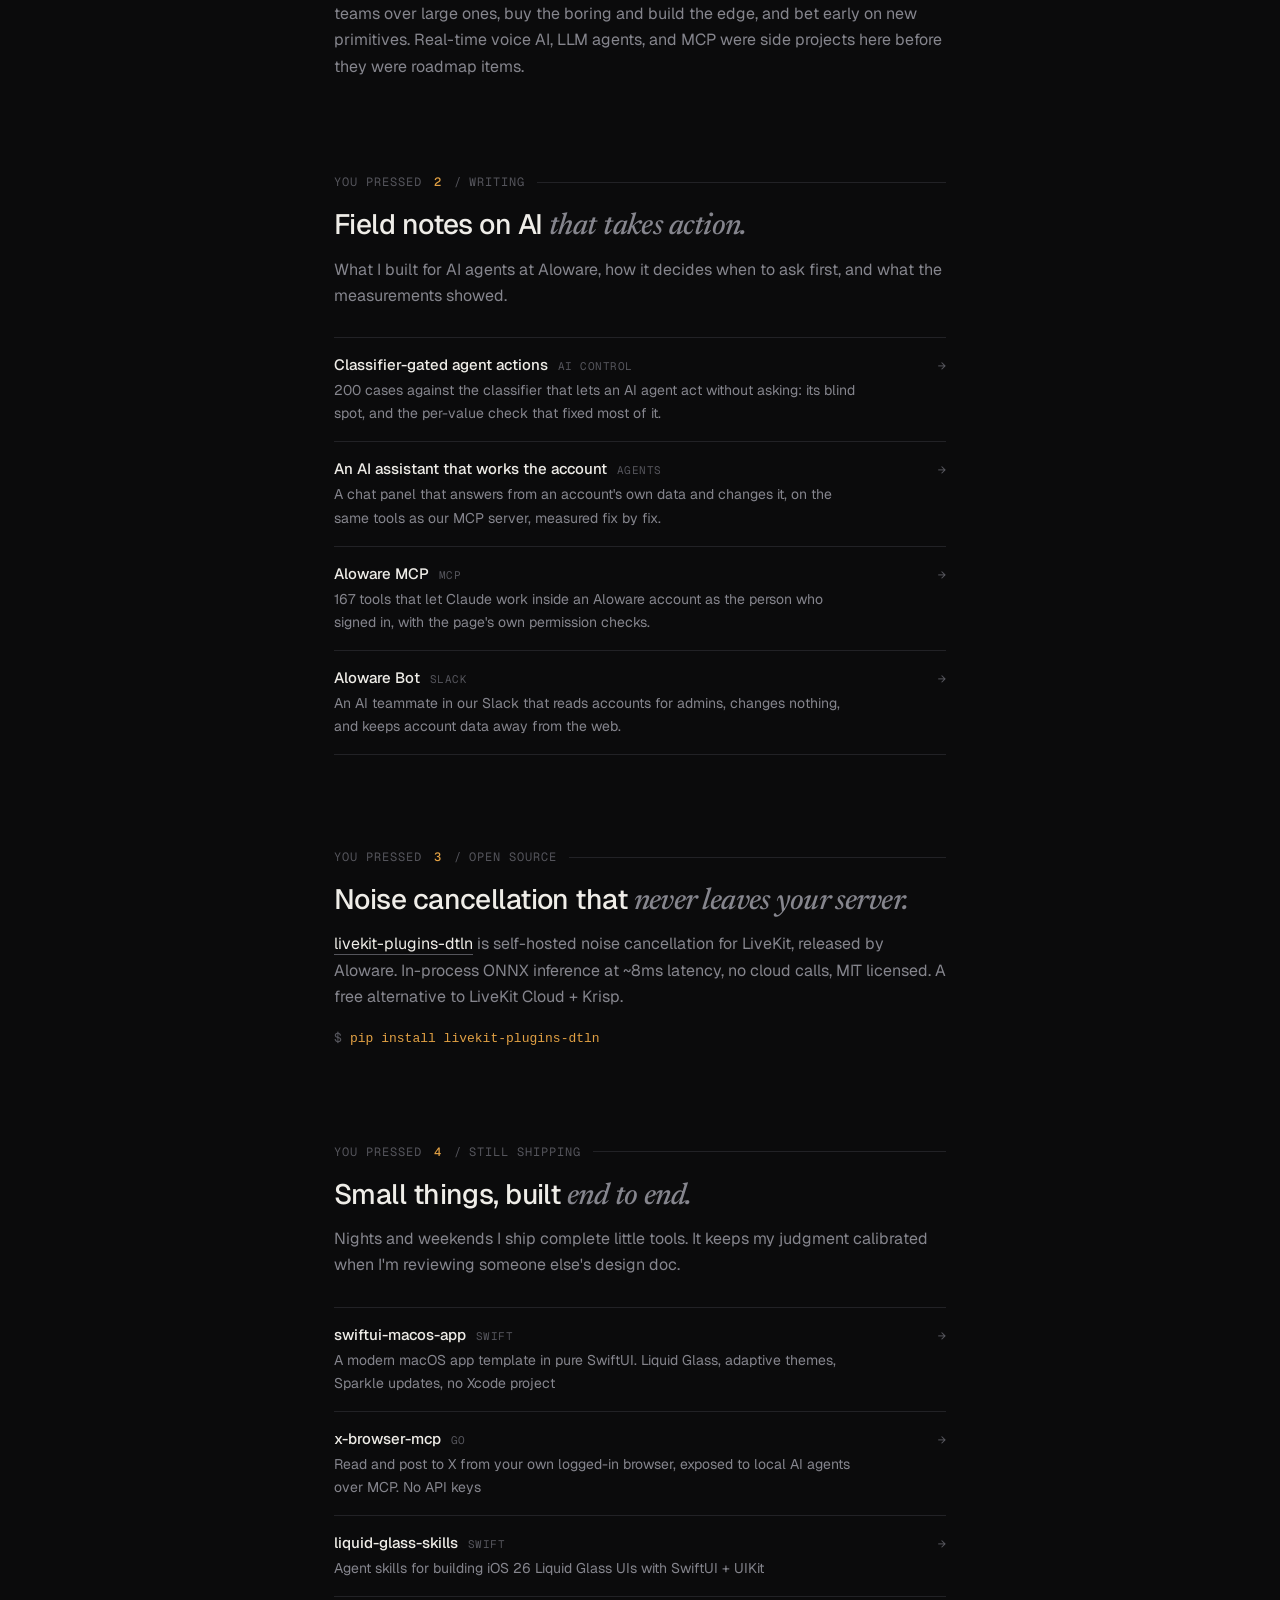
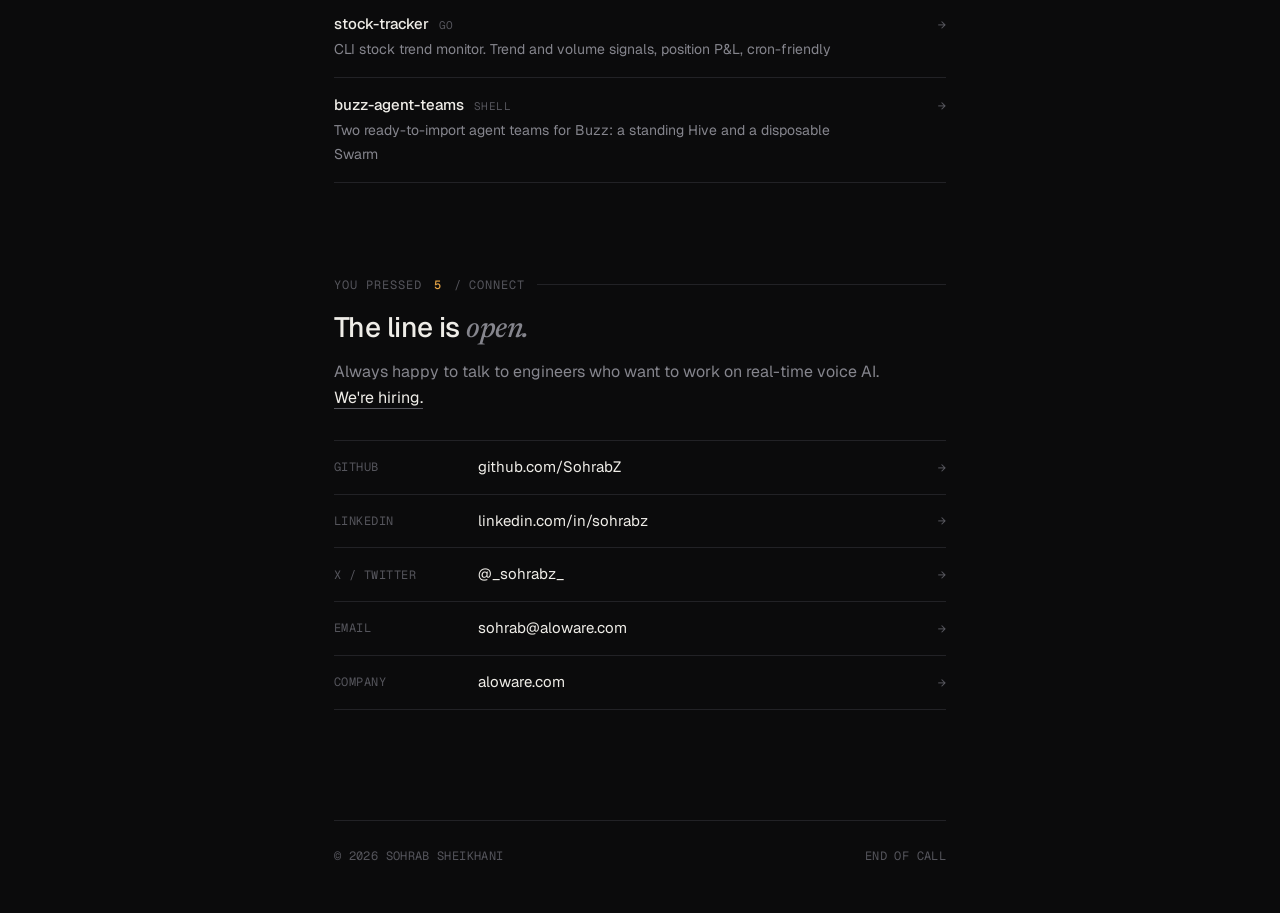
==== commit 64c483cb: "Add writing: four posts on AI agents at Aloware A Writing section (keypad 2) lists four posts: the a" ====
--- a/index.html
+++ b/index.html
@@ -282,10 +282,10 @@
         <canvas id="scope" width="1320" height="112" aria-hidden="true"></canvas>
         <div class="pad">
           <a class="pk" href="#lead" data-digit="1" data-nav><span class="d">1</span><span class="l">What I lead</span></a>
-          <a class="pk" href="#oss" data-digit="2" data-nav><span class="d">2</span><span class="l">Open source</span></a>
-          <a class="pk" href="#shipping" data-digit="3" data-nav><span class="d">3</span><span class="l">Still shipping</span></a>
-          <a class="pk" href="#connect" data-digit="4" data-nav><span class="d">4</span><span class="l">Connect</span></a>
-          <button class="pk" data-digit="5"><span class="d">5</span><span class="l">JKL</span></button>
+          <a class="pk" href="#writing" data-digit="2" data-nav><span class="d">2</span><span class="l">Writing</span></a>
+          <a class="pk" href="#oss" data-digit="3" data-nav><span class="d">3</span><span class="l">Open source</span></a>
+          <a class="pk" href="#shipping" data-digit="4" data-nav><span class="d">4</span><span class="l">Still shipping</span></a>
+          <a class="pk" href="#connect" data-digit="5" data-nav><span class="d">5</span><span class="l">Connect</span></a>
           <button class="pk" data-digit="6"><span class="d">6</span><span class="l">MNO</span></button>
           <button class="pk" data-digit="7"><span class="d">7</span><span class="l">PQRS</span></button>
           <button class="pk" data-digit="8"><span class="d">8</span><span class="l">TUV</span></button>
@@ -294,7 +294,7 @@
           <a class="pk" href="mailto:sohrab@aloware.com" data-digit="0"><span class="d">0</span><span class="l">Operator</span></a>
           <button class="pk" data-digit="#"><span class="d">#</span><span class="l">Menu</span></button>
         </div>
-        <div class="hint"><span class="kb">Dial from your keyboard, or tap. </span>1&ndash;4 navigate, 0 reaches the operator, # returns to the menu. Every tone is real DTMF, drawn as it sounds.</div>
+        <div class="hint"><span class="kb">Dial from your keyboard, or tap. </span>1&ndash;5 navigate, 0 reaches the operator, # returns to the menu. Every tone is real DTMF, drawn as it sounds.</div>
       </nav>
     </header>
 
@@ -320,8 +320,34 @@
         </p>
       </section>
 
+      <section id="writing" class="rv">
+        <div class="eyebrow"><span>YOU PRESSED</span><b>2</b><span>/ WRITING</span></div>
+        <h2>Field notes on AI <em>that takes action.</em></h2>
+        <p class="body">
+          What I built for AI agents at Aloware, how it decides when to ask first, and what the measurements showed.
+        </p>
+        <ul class="projects">
+          <li><a href="writing/classifier-gated-agent-actions/">
+            <span class="name">Classifier-gated agent actions <span class="lang">AI CONTROL</span><span class="arr">&rarr;</span></span>
+            <span class="desc">200 cases against the classifier that lets an AI agent act without asking: its blind spot, and the per-value check that fixed most of it.</span>
+          </a></li>
+          <li><a href="writing/ai-assistant/">
+            <span class="name">An AI assistant that works the account <span class="lang">AGENTS</span><span class="arr">&rarr;</span></span>
+            <span class="desc">A chat panel that answers from an account's own data and changes it, on the same tools as our MCP server, measured fix by fix.</span>
+          </a></li>
+          <li><a href="writing/aloware-mcp/">
+            <span class="name">Aloware MCP <span class="lang">MCP</span><span class="arr">&rarr;</span></span>
+            <span class="desc">167 tools that let Claude work inside an Aloware account as the person who signed in, with the page's own permission checks.</span>
+          </a></li>
+          <li><a href="writing/slack-bot/">
+            <span class="name">Aloware Bot <span class="lang">SLACK</span><span class="arr">&rarr;</span></span>
+            <span class="desc">An AI teammate in our Slack that reads accounts for admins, changes nothing, and keeps account data away from the web.</span>
+          </a></li>
+        </ul>
+      </section>
+
       <section id="oss" class="rv">
-        <div class="eyebrow"><span>YOU PRESSED</span><b>2</b><span>/ OPEN SOURCE</span></div>
+        <div class="eyebrow"><span>YOU PRESSED</span><b>3</b><span>/ OPEN SOURCE</span></div>
         <h2>Noise cancellation that <em>never leaves your server.</em></h2>
         <p class="body">
           <a href="https://github.com/aloware/livekit-plugins-dtln">livekit-plugins-dtln</a> is self-hosted
@@ -332,7 +358,7 @@
       </section>
 
       <section id="shipping" class="rv">
-        <div class="eyebrow"><span>YOU PRESSED</span><b>3</b><span>/ STILL SHIPPING</span></div>
+        <div class="eyebrow"><span>YOU PRESSED</span><b>4</b><span>/ STILL SHIPPING</span></div>
         <h2>Small things, built <em>end to end.</em></h2>
         <p class="body">
           Nights and weekends I ship complete little tools. It keeps my judgment calibrated
@@ -363,7 +389,7 @@
       </section>
 
       <section id="connect" class="rv">
-        <div class="eyebrow"><span>YOU PRESSED</span><b>4</b><span>/ CONNECT</span></div>
+        <div class="eyebrow"><span>YOU PRESSED</span><b>5</b><span>/ CONNECT</span></div>
         <h2>The line is <em>open.</em></h2>
         <p class="body">
           Always happy to talk to engineers who want to work on real-time voice AI.
